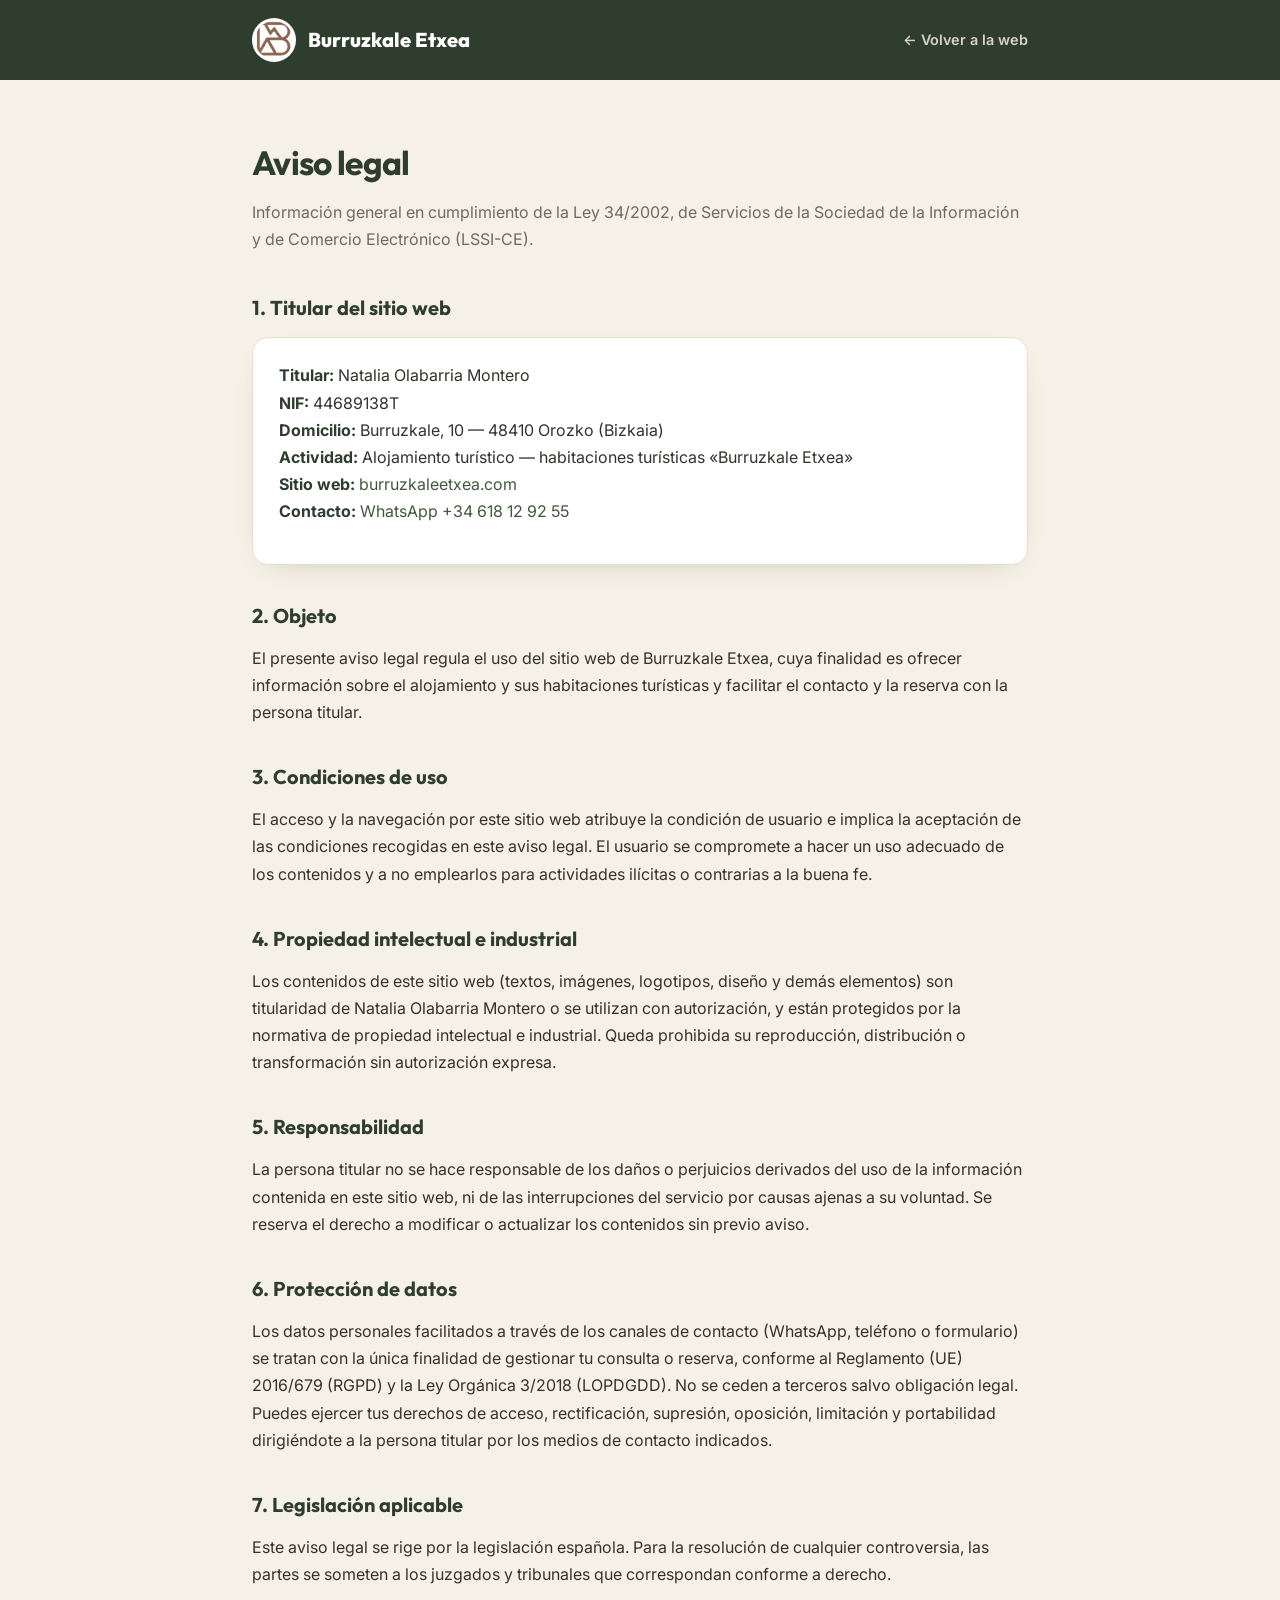
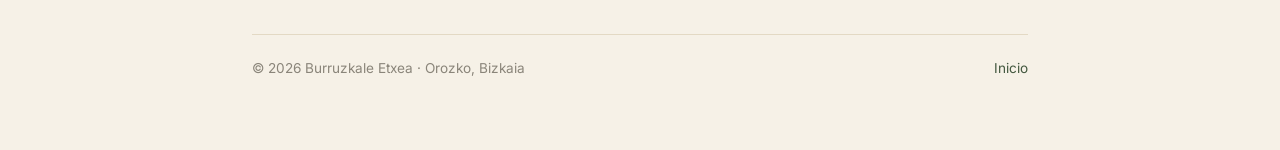
==== aviso-legal.html @ 394561f3 "Añadir aviso legal (LSSI/RGPD) enlazado en footer, trilingüe" ====
<!DOCTYPE html>
<html lang="es">
<head>
<meta charset="UTF-8">
<meta name="viewport" content="width=device-width, initial-scale=1.0">
<title>Aviso legal · Burruzkale Etxea · Habitaciones turísticas en Orozko</title>
<meta name="robots" content="noindex, follow">
<meta name="description" content="Aviso legal de Burruzkale Etxea, habitaciones turísticas en Orozko, Bizkaia.">
<link rel="canonical" href="https://burruzkaleetxea.com/aviso-legal.html">
<link rel="icon" href="img/logo-mark.png">
<link rel="preconnect" href="https://fonts.googleapis.com">
<link rel="preconnect" href="https://fonts.gstatic.com" crossorigin>
<link href="https://fonts.googleapis.com/css2?family=Outfit:wght@400;500;600;700;800;900&family=Inter:wght@300;400;500;600;700&display=swap" rel="stylesheet">
<style>
:root{--green:#2f3d2f;--green-2:#43583f;--moss:#6b7d5a;--gold:#b08d57;--gold-light:#c9a877;--cream:#f6f1e7;--ink:#26241f;--muted:#6f6a5f}
*{margin:0;padding:0;box-sizing:border-box}
body{font-family:'Inter',system-ui,sans-serif;color:var(--ink);background:var(--cream);line-height:1.7}
a{color:var(--green-2);text-decoration:none}
a:hover{text-decoration:underline}
.bar{background:var(--green);padding:18px 0}
.wrap{max-width:820px;margin:0 auto;padding:0 22px}
.bar .wrap{display:flex;align-items:center;gap:12px}
.bar img{height:44px;width:44px;border-radius:50%;object-fit:contain;background:#fff;padding:3px}
.bar .name{font-family:'Outfit';font-weight:800;font-size:1.25rem;color:#fff}
.bar .back{margin-left:auto;color:#d8d2c4;font-size:.9rem;font-weight:600}
main{padding:54px 0 70px}
h1{font-family:'Outfit';font-size:2.1rem;letter-spacing:-.02em;margin-bottom:8px;color:var(--green)}
.lead{color:var(--muted);margin-bottom:38px}
h2{font-family:'Outfit';font-size:1.25rem;margin:34px 0 12px;color:var(--green)}
p{margin-bottom:14px;color:#33322c}
ul{margin:0 0 16px 20px;color:#33322c}
li{margin-bottom:6px}
.datos{background:#fff;border:1px solid #e7ddc9;border-radius:16px;padding:24px 26px;margin:6px 0 10px;box-shadow:0 10px 30px -22px rgba(38,36,31,.4)}
.datos b{color:var(--green)}
.foot{border-top:1px solid #e3d9c4;margin-top:46px;padding-top:22px;font-size:.85rem;color:#8a857a;display:flex;justify-content:space-between;flex-wrap:wrap;gap:8px}
</style>
</head>
<body>
<div class="bar"><div class="wrap">
  <img src="img/logo-mark.png" alt="Burruzkale Etxea">
  <span class="name">Burruzkale Etxea</span>
  <a class="back" href="index.html">← Volver a la web</a>
</div></div>

<main><div class="wrap">
  <h1>Aviso legal</h1>
  <p class="lead">Información general en cumplimiento de la Ley 34/2002, de Servicios de la Sociedad de la Información y de Comercio Electrónico (LSSI-CE).</p>

  <h2>1. Titular del sitio web</h2>
  <div class="datos">
    <p><b>Titular:</b> Natalia Olabarria Montero<br>
    <b>NIF:</b> 44689138T<br>
    <b>Domicilio:</b> Burruzkale, 10 — 48410 Orozko (Bizkaia)<br>
    <b>Actividad:</b> Alojamiento turístico — habitaciones turísticas «Burruzkale Etxea»<br>
    <b>Sitio web:</b> <a href="https://burruzkaleetxea.com">burruzkaleetxea.com</a><br>
    <b>Contacto:</b> <a href="https://wa.me/34618129255" target="_blank" rel="noopener">WhatsApp +34 618 12 92 55</a></p>
  </div>

  <h2>2. Objeto</h2>
  <p>El presente aviso legal regula el uso del sitio web de Burruzkale Etxea, cuya finalidad es ofrecer información sobre el alojamiento y sus habitaciones turísticas y facilitar el contacto y la reserva con la persona titular.</p>

  <h2>3. Condiciones de uso</h2>
  <p>El acceso y la navegación por este sitio web atribuye la condición de usuario e implica la aceptación de las condiciones recogidas en este aviso legal. El usuario se compromete a hacer un uso adecuado de los contenidos y a no emplearlos para actividades ilícitas o contrarias a la buena fe.</p>

  <h2>4. Propiedad intelectual e industrial</h2>
  <p>Los contenidos de este sitio web (textos, imágenes, logotipos, diseño y demás elementos) son titularidad de Natalia Olabarria Montero o se utilizan con autorización, y están protegidos por la normativa de propiedad intelectual e industrial. Queda prohibida su reproducción, distribución o transformación sin autorización expresa.</p>

  <h2>5. Responsabilidad</h2>
  <p>La persona titular no se hace responsable de los daños o perjuicios derivados del uso de la información contenida en este sitio web, ni de las interrupciones del servicio por causas ajenas a su voluntad. Se reserva el derecho a modificar o actualizar los contenidos sin previo aviso.</p>

  <h2>6. Protección de datos</h2>
  <p>Los datos personales facilitados a través de los canales de contacto (WhatsApp, teléfono o formulario) se tratan con la única finalidad de gestionar tu consulta o reserva, conforme al Reglamento (UE) 2016/679 (RGPD) y la Ley Orgánica 3/2018 (LOPDGDD). No se ceden a terceros salvo obligación legal. Puedes ejercer tus derechos de acceso, rectificación, supresión, oposición, limitación y portabilidad dirigiéndote a la persona titular por los medios de contacto indicados.</p>

  <h2>7. Legislación aplicable</h2>
  <p>Este aviso legal se rige por la legislación española. Para la resolución de cualquier controversia, las partes se someten a los juzgados y tribunales que correspondan conforme a derecho.</p>

  <div class="foot">
    <span>© 2026 Burruzkale Etxea · Orozko, Bizkaia</span>
    <span><a href="index.html">Inicio</a></span>
  </div>
</div></main>
</body>
</html>
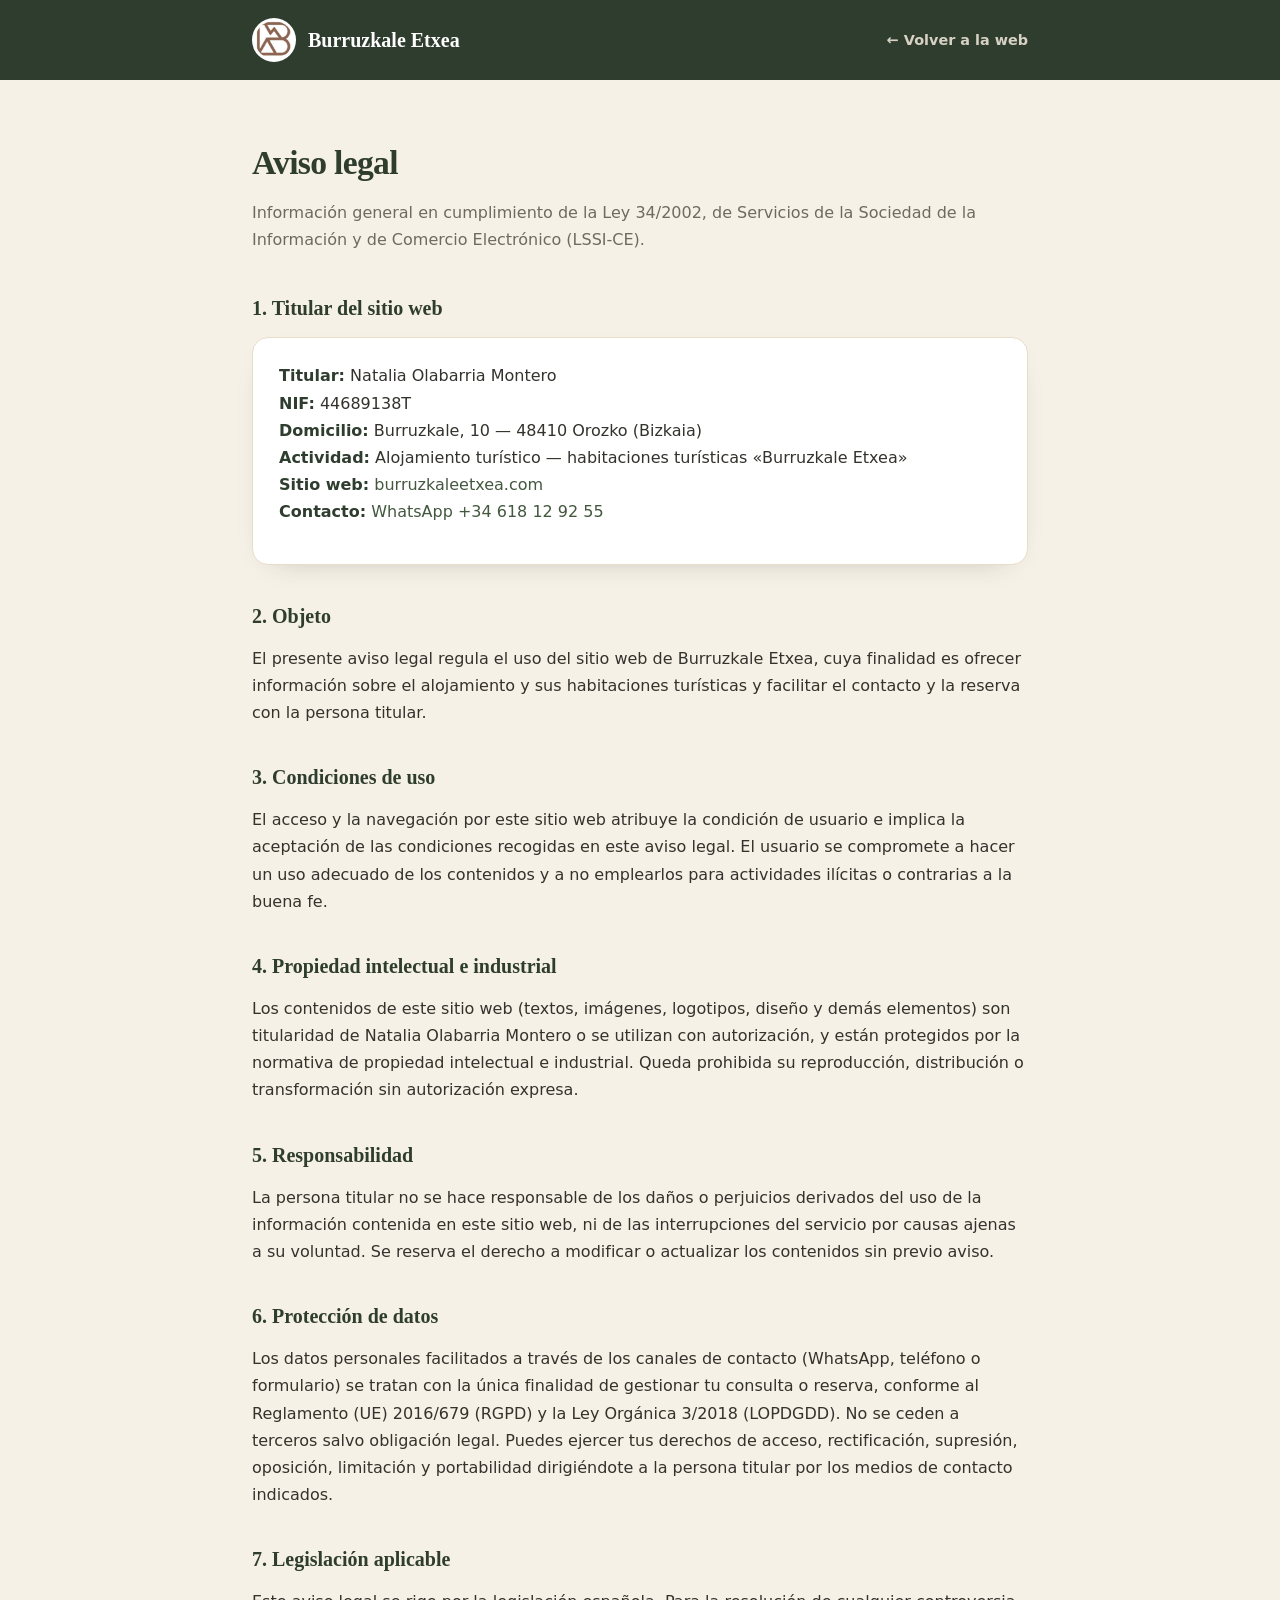
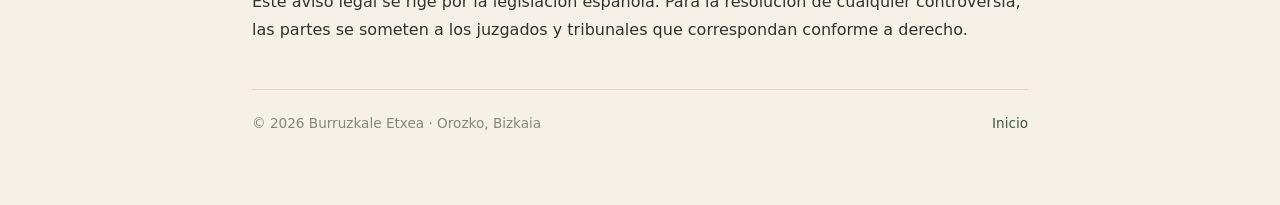
==== commit f4b47a80: "Cumplimiento legal: banner cookies + mapa Google bajo consentimiento, aviso RGPD en formulario, pagi" ====
--- a/aviso-legal.html
+++ b/aviso-legal.html
@@ -8,9 +8,7 @@
 <meta name="description" content="Aviso legal de Burruzkale Etxea, habitaciones turísticas en Orozko, Bizkaia.">
 <link rel="canonical" href="https://burruzkaleetxea.com/aviso-legal.html">
 <link rel="icon" href="img/logo-mark.png">
-<link rel="preconnect" href="https://fonts.googleapis.com">
-<link rel="preconnect" href="https://fonts.gstatic.com" crossorigin>
-<link href="https://fonts.googleapis.com/css2?family=Outfit:wght@400;500;600;700;800;900&family=Inter:wght@300;400;500;600;700&display=swap" rel="stylesheet">
+<link rel="stylesheet" href="assets/fonts.css">
 <style>
 :root{--green:#2f3d2f;--green-2:#43583f;--moss:#6b7d5a;--gold:#b08d57;--gold-light:#c9a877;--cream:#f6f1e7;--ink:#26241f;--muted:#6f6a5f}
 *{margin:0;padding:0;box-sizing:border-box}
--- a/assets/fonts.css
+++ b/assets/fonts.css
@@ -0,0 +1,116 @@
+@font-face {
+  font-family: 'Inter';
+  font-style: normal;
+  font-weight: 300;
+  font-display: swap;
+  src: url(fonts/UcC73FwrK3iLTeHuS_nVMrMxCp50SjIa1ZL7.woff2) format('woff2');
+  unicode-range: U+0000-00FF, U+0131, U+0152-0153, U+02BB-02BC, U+02C6, U+02DA, U+02DC, U+0304, U+0308, U+0329, U+2000-206F, U+20AC, U+2122, U+2191, U+2193, U+2212, U+2215, U+FEFF, U+FFFD;
+}
+
+@font-face {
+  font-family: 'Inter';
+  font-style: normal;
+  font-weight: 400;
+  font-display: swap;
+  src: url(fonts/UcC73FwrK3iLTeHuS_nVMrMxCp50SjIa1ZL7.woff2) format('woff2');
+  unicode-range: U+0000-00FF, U+0131, U+0152-0153, U+02BB-02BC, U+02C6, U+02DA, U+02DC, U+0304, U+0308, U+0329, U+2000-206F, U+20AC, U+2122, U+2191, U+2193, U+2212, U+2215, U+FEFF, U+FFFD;
+}
+
+@font-face {
+  font-family: 'Inter';
+  font-style: normal;
+  font-weight: 500;
+  font-display: swap;
+  src: url(fonts/UcC73FwrK3iLTeHuS_nVMrMxCp50SjIa1ZL7.woff2) format('woff2');
+  unicode-range: U+0000-00FF, U+0131, U+0152-0153, U+02BB-02BC, U+02C6, U+02DA, U+02DC, U+0304, U+0308, U+0329, U+2000-206F, U+20AC, U+2122, U+2191, U+2193, U+2212, U+2215, U+FEFF, U+FFFD;
+}
+
+@font-face {
+  font-family: 'Inter';
+  font-style: normal;
+  font-weight: 600;
+  font-display: swap;
+  src: url(fonts/UcC73FwrK3iLTeHuS_nVMrMxCp50SjIa1ZL7.woff2) format('woff2');
+  unicode-range: U+0000-00FF, U+0131, U+0152-0153, U+02BB-02BC, U+02C6, U+02DA, U+02DC, U+0304, U+0308, U+0329, U+2000-206F, U+20AC, U+2122, U+2191, U+2193, U+2212, U+2215, U+FEFF, U+FFFD;
+}
+
+@font-face {
+  font-family: 'Inter';
+  font-style: normal;
+  font-weight: 700;
+  font-display: swap;
+  src: url(fonts/UcC73FwrK3iLTeHuS_nVMrMxCp50SjIa1ZL7.woff2) format('woff2');
+  unicode-range: U+0000-00FF, U+0131, U+0152-0153, U+02BB-02BC, U+02C6, U+02DA, U+02DC, U+0304, U+0308, U+0329, U+2000-206F, U+20AC, U+2122, U+2191, U+2193, U+2212, U+2215, U+FEFF, U+FFFD;
+}
+
+@font-face {
+  font-family: 'Outfit';
+  font-style: normal;
+  font-weight: 400;
+  font-display: swap;
+  src: url(fonts/QGYvz_MVcBeNP4NJtEtq.woff2) format('woff2');
+  unicode-range: U+0000-00FF, U+0131, U+0152-0153, U+02BB-02BC, U+02C6, U+02DA, U+02DC, U+0304, U+0308, U+0329, U+2000-206F, U+20AC, U+2122, U+2191, U+2193, U+2212, U+2215, U+FEFF, U+FFFD;
+}
+
+@font-face {
+  font-family: 'Outfit';
+  font-style: normal;
+  font-weight: 500;
+  font-display: swap;
+  src: url(fonts/QGYvz_MVcBeNP4NJtEtq.woff2) format('woff2');
+  unicode-range: U+0000-00FF, U+0131, U+0152-0153, U+02BB-02BC, U+02C6, U+02DA, U+02DC, U+0304, U+0308, U+0329, U+2000-206F, U+20AC, U+2122, U+2191, U+2193, U+2212, U+2215, U+FEFF, U+FFFD;
+}
+
+@font-face {
+  font-family: 'Outfit';
+  font-style: normal;
+  font-weight: 600;
+  font-display: swap;
+  src: url(fonts/QGYvz_MVcBeNP4NJtEtq.woff2) format('woff2');
+  unicode-range: U+0000-00FF, U+0131, U+0152-0153, U+02BB-02BC, U+02C6, U+02DA, U+02DC, U+0304, U+0308, U+0329, U+2000-206F, U+20AC, U+2122, U+2191, U+2193, U+2212, U+2215, U+FEFF, U+FFFD;
+}
+
+@font-face {
+  font-family: 'Outfit';
+  font-style: normal;
+  font-weight: 700;
+  font-display: swap;
+  src: url(fonts/QGYvz_MVcBeNP4NJtEtq.woff2) format('woff2');
+  unicode-range: U+0000-00FF, U+0131, U+0152-0153, U+02BB-02BC, U+02C6, U+02DA, U+02DC, U+0304, U+0308, U+0329, U+2000-206F, U+20AC, U+2122, U+2191, U+2193, U+2212, U+2215, U+FEFF, U+FFFD;
+}
+
+@font-face {
+  font-family: 'Outfit';
+  font-style: normal;
+  font-weight: 800;
+  font-display: swap;
+  src: url(fonts/QGYvz_MVcBeNP4NJtEtq.woff2) format('woff2');
+  unicode-range: U+0000-00FF, U+0131, U+0152-0153, U+02BB-02BC, U+02C6, U+02DA, U+02DC, U+0304, U+0308, U+0329, U+2000-206F, U+20AC, U+2122, U+2191, U+2193, U+2212, U+2215, U+FEFF, U+FFFD;
+}
+
+@font-face {
+  font-family: 'Outfit';
+  font-style: normal;
+  font-weight: 900;
+  font-display: swap;
+  src: url(fonts/QGYvz_MVcBeNP4NJtEtq.woff2) format('woff2');
+  unicode-range: U+0000-00FF, U+0131, U+0152-0153, U+02BB-02BC, U+02C6, U+02DA, U+02DC, U+0304, U+0308, U+0329, U+2000-206F, U+20AC, U+2122, U+2191, U+2193, U+2212, U+2215, U+FEFF, U+FFFD;
+}
+
+@font-face {
+  font-family: 'Fraunces';
+  font-style: italic;
+  font-weight: 400 600;
+  font-display: swap;
+  src: url(fonts/6NU58FyLNQOQZAnv9ZwNjucMHVn85Ni7emAe9lKqZTnbB-gzTK0K1ChjeveQ.woff2) format('woff2');
+  unicode-range: U+0000-00FF, U+0131, U+0152-0153, U+02BB-02BC, U+02C6, U+02DA, U+02DC, U+0304, U+0308, U+0329, U+2000-206F, U+20AC, U+2122, U+2191, U+2193, U+2212, U+2215, U+FEFF, U+FFFD;
+}
+
+@font-face {
+  font-family: 'Fraunces';
+  font-style: normal;
+  font-weight: 300 700;
+  font-display: swap;
+  src: url(fonts/6NU78FyLNQOQZAnv9bYEvDiIdE9Ea92uemAk_WBq8U_9v0c2Wa0KxC9TeA.woff2) format('woff2');
+  unicode-range: U+0000-00FF, U+0131, U+0152-0153, U+02BB-02BC, U+02C6, U+02DA, U+02DC, U+0304, U+0308, U+0329, U+2000-206F, U+20AC, U+2122, U+2191, U+2193, U+2212, U+2215, U+FEFF, U+FFFD;
+}
